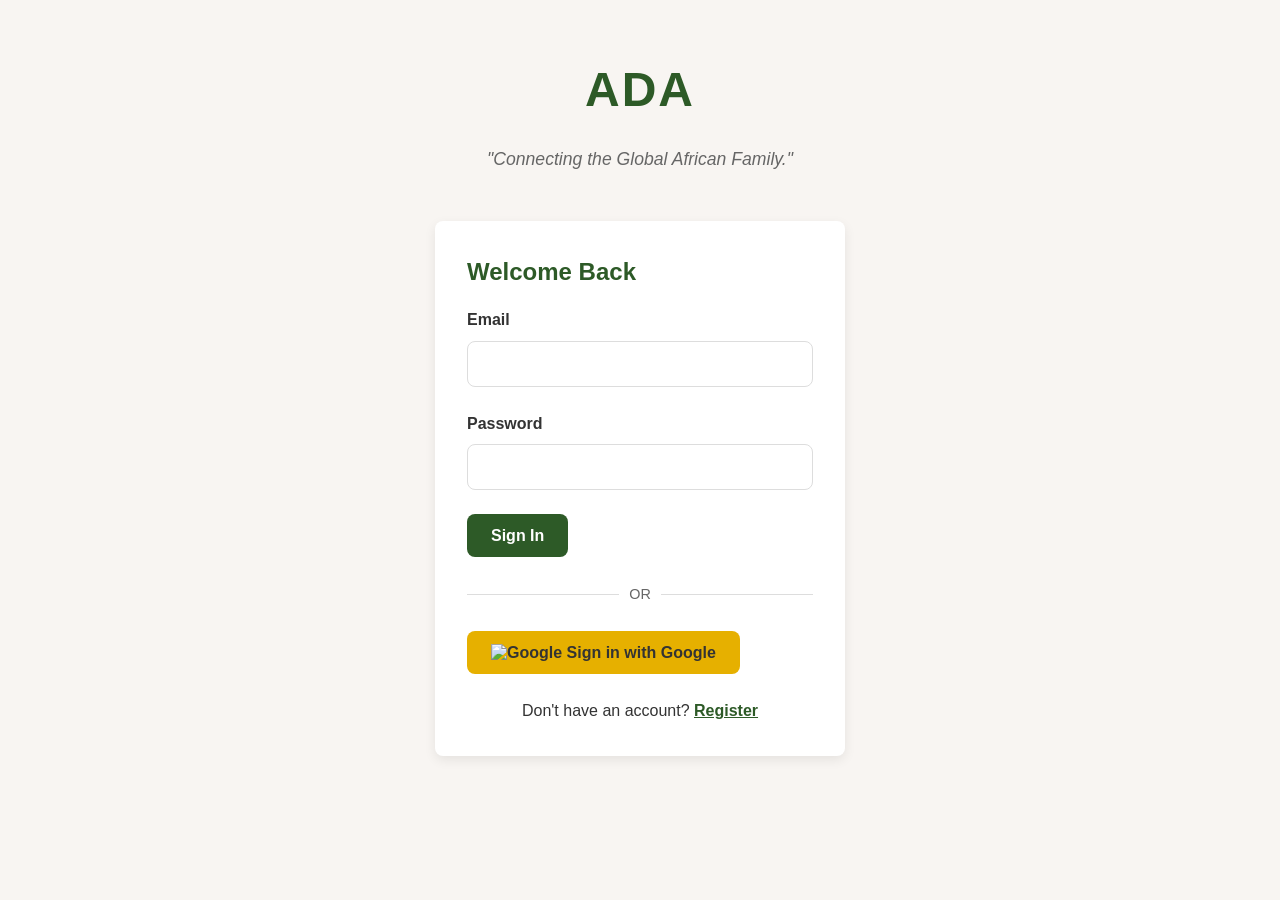
==== public/index.html @ 74d7062a "Initial build of Alkebulan Diaspora Alliance (ADA) platform Features implemented: - Firebase Authent" ====
<!DOCTYPE html>
<html lang="en">
<head>
    <meta charset="UTF-8">
    <meta name="viewport" content="width=device-width, initial-scale=1.0">
    <title>ADA - Alkebulan Diaspora Alliance</title>
    <link rel="stylesheet" href="css/style.css">
    <!-- Firebase SDKs -->
    <script src="https://www.gstatic.com/firebasejs/9.22.0/firebase-app-compat.js"></script>
    <script src="https://www.gstatic.com/firebasejs/9.22.0/firebase-auth-compat.js"></script>
    <script src="https://www.gstatic.com/firebasejs/9.22.0/firebase-firestore-compat.js"></script>
    <script src="https://www.gstatic.com/firebasejs/9.22.0/firebase-storage-compat.js"></script>
</head>
<body>
    <div id="app">
        <!-- Auth Section -->
        <section id="auth-section" class="container">
            <div class="logo-container">
                <h1>ADA</h1>
                <p class="tagline">"Connecting the Global African Family."</p>
            </div>

            <!-- Login Form -->
            <div id="login-form-container" class="form-card">
                <h2>Welcome Back</h2>
                <form id="login-form">
                    <div class="form-group">
                        <label for="login-email">Email</label>
                        <input type="email" id="login-email" required>
                    </div>
                    <div class="form-group">
                        <label for="login-password">Password</label>
                        <input type="password" id="login-password" required>
                    </div>
                    <button type="submit" class="btn btn-primary">Sign In</button>
                </form>
                <div class="divider"><span>OR</span></div>
                <button id="google-signin-btn" class="btn btn-secondary">
                    <img src="https://www.gstatic.com/firebasejs/ui/2.0.0/images/auth/google.svg" alt="Google">
                    Sign in with Google
                </button>
                <p class="switch-form">Don't have an account? <a href="#" id="show-register">Register</a></p>
            </div>

            <!-- Register Form -->
            <div id="register-form-container" class="form-card" style="display: none;">
                <h2>Join the Alliance</h2>
                <form id="register-form">
                    <div class="form-group">
                        <label for="register-email">Email</label>
                        <input type="email" id="register-email" required>
                    </div>
                    <div class="form-group">
                        <label for="register-password">Password</label>
                        <input type="password" id="register-password" required>
                    </div>
                    <div class="form-group">
                        <label for="register-confirm-password">Confirm Password</label>
                        <input type="password" id="register-confirm-password" required>
                    </div>
                    <button type="submit" class="btn btn-primary">Create Account</button>
                </form>
                <p class="switch-form">Already have an account? <a href="#" id="show-login">Sign In</a></p>
            </div>
        </section>
    </div>

    <script src="js/firebase-config.js"></script>
    <script src="js/auth.js"></script>
    <script src="js/app.js"></script>
</body>
</html>
---- public/css/style.css ----
:root {
    --primary-color: #2D5A27; /* Deep African Green */
    --secondary-color: #E6B000; /* Warm Savanna Gold */
    --accent-color: #A52A2A; /* Earthy Red/Brown */
    --bg-color: #F8F5F2; /* Soft Parchment */
    --card-bg: #FFFFFF;
    --text-color: #333333;
    --text-light: #666666;
    --border-color: #DDDDDD;
    --success-color: #28a745;
    --error-color: #dc3545;
    --radius: 8px;
    --shadow: 0 4px 12px rgba(0, 0, 0, 0.08);
}

* {
    box-sizing: border-box;
    margin: 0;
    padding: 0;
}

body {
    font-family: 'Segoe UI', Roboto, Helvetica, Arial, sans-serif;
    background-color: var(--bg-color);
    color: var(--text-color);
    line-height: 1.6;
}

.container {
    max-width: 1000px;
    margin: 0 auto;
    padding: 20px;
}

/* Typography */
h1, h2, h3 {
    color: var(--primary-color);
    margin-bottom: 1rem;
}

.tagline {
    font-style: italic;
    color: var(--text-light);
    font-size: 1.1rem;
}

/* Forms & Cards */
.form-card, .card {
    background: var(--card-bg);
    padding: 2rem;
    border-radius: var(--radius);
    box-shadow: var(--shadow);
    margin-bottom: 2rem;
}

.form-group {
    margin-bottom: 1.5rem;
}

label {
    display: block;
    margin-bottom: 0.5rem;
    font-weight: 600;
}

input[type="text"],
input[type="email"],
input[type="password"],
textarea {
    width: 100%;
    padding: 0.8rem;
    border: 1px solid var(--border-color);
    border-radius: var(--radius);
    font-size: 1rem;
}

textarea {
    resize: vertical;
}

/* Buttons */
.btn {
    display: inline-block;
    padding: 0.8rem 1.5rem;
    border-radius: var(--radius);
    font-weight: 600;
    cursor: pointer;
    border: none;
    transition: background 0.2s;
    text-align: center;
    text-decoration: none;
    font-size: 1rem;
}

.btn-primary {
    background-color: var(--primary-color);
    color: white;
}

.btn-primary:hover {
    background-color: #1e3d1a;
}

.btn-secondary {
    background-color: var(--secondary-color);
    color: #333;
}

.btn-secondary:hover {
    background-color: #c99a00;
}

.btn-outline {
    background: transparent;
    border: 1px solid var(--primary-color);
    color: var(--primary-color);
}

.btn-text {
    background: transparent;
    color: var(--primary-color);
}

.btn-small {
    padding: 0.4rem 0.8rem;
    font-size: 0.85rem;
}

/* Layouts */
.logo-container {
    text-align: center;
    margin-bottom: 3rem;
    padding-top: 2rem;
}

.logo-container h1 {
    font-size: 3rem;
    letter-spacing: 2px;
}

#auth-section {
    max-width: 450px;
}

.divider {
    text-align: center;
    margin: 1.5rem 0;
    position: relative;
}

.divider::before {
    content: "";
    position: absolute;
    top: 50%;
    left: 0;
    right: 0;
    height: 1px;
    background: var(--border-color);
    z-index: 1;
}

.divider span {
    background: var(--card-bg);
    padding: 0 10px;
    position: relative;
    z-index: 2;
    color: var(--text-light);
    font-size: 0.9rem;
}

.switch-form {
    text-align: center;
    margin-top: 1.5rem;
}

.switch-form a {
    color: var(--primary-color);
    font-weight: 600;
}

/* Header */
.main-header {
    background: var(--card-bg);
    border-bottom: 1px solid var(--border-color);
    padding: 0.5rem 0;
    position: sticky;
    top: 0;
    z-index: 100;
}

.header-content {
    display: flex;
    justify-content: space-between;
    align-items: center;
    padding: 10px 20px;
}

.logo {
    font-size: 1.8rem;
    font-weight: 800;
    color: var(--primary-color);
}

.logo-group {
    display: flex;
    align-items: center;
    gap: 15px;
}

.community-badge {
    background: var(--secondary-color);
    padding: 4px 12px;
    border-radius: 20px;
    font-size: 0.9rem;
    font-weight: 600;
}

/* Communities Screen */
.communities-grid {
    display: grid;
    grid-template-columns: repeat(auto-fill, minmax(280px, 1fr));
    gap: 20px;
    margin-top: 20px;
}

.community-card {
    background: white;
    border-radius: var(--radius);
    padding: 1.5rem;
    box-shadow: var(--shadow);
    display: flex;
    flex-direction: column;
    justify-content: space-between;
    transition: transform 0.2s;
}

.community-card:hover {
    transform: translateY(-5px);
}

.communities-actions {
    display: grid;
    grid-template-columns: 1fr 1fr;
    gap: 20px;
    margin-bottom: 2rem;
}

/* Dashboard Layout */
.dashboard-layout {
    display: grid;
    grid-template-columns: 300px 1fr;
    gap: 30px;
    margin-top: 20px;
}

.dashboard-sidebar .card {
    padding: 1.5rem;
}

.avatar-small {
    width: 40px;
    height: 40px;
    border-radius: 50%;
    object-fit: cover;
}

.user-menu {
    display: flex;
    align-items: center;
    gap: 10px;
}

/* Post Styling */
.create-post-card {
    padding: 1.5rem;
}

.post-input-group {
    display: flex;
    gap: 15px;
    margin-bottom: 15px;
}

.post-input-group textarea {
    border: none;
    font-size: 1.1rem;
    padding: 5px;
}

.post-input-group textarea:focus {
    outline: none;
}

.post-actions {
    display: flex;
    justify-content: space-between;
    align-items: center;
    border-top: 1px solid var(--border-color);
    padding-top: 15px;
}

.post-card {
    background: white;
    border-radius: var(--radius);
    margin-bottom: 20px;
    box-shadow: var(--shadow);
}

.post-header {
    padding: 15px;
    display: flex;
    align-items: center;
    gap: 12px;
}

.post-author-info h4 {
    margin: 0;
    font-size: 1rem;
}

.post-time {
    font-size: 0.8rem;
    color: var(--text-light);
}

.post-content {
    padding: 0 15px 15px;
}

.post-image {
    width: 100%;
    max-height: 500px;
    object-fit: cover;
}

.post-footer {
    padding: 10px 15px;
    border-top: 1px solid var(--border-color);
    display: flex;
    gap: 20px;
}

.post-footer button {
    background: none;
    border: none;
    color: var(--text-light);
    cursor: pointer;
    font-size: 0.9rem;
    display: flex;
    align-items: center;
    gap: 5px;
}

.post-footer button.active {
    color: var(--accent-color);
}

.comments-section {
    padding: 15px;
    background: #fdfdfd;
    border-top: 1px solid var(--border-color);
}

.comment {
    margin-bottom: 10px;
    font-size: 0.9rem;
}

.comment strong {
    margin-right: 5px;
}

.comment-form {
    display: flex;
    gap: 10px;
    margin-top: 10px;
}

.comment-form input {
    flex-grow: 1;
    padding: 5px 10px;
    border: 1px solid var(--border-color);
    border-radius: 20px;
}

/* Modals */
.modal {
    position: fixed;
    z-index: 1000;
    left: 0;
    top: 0;
    width: 100%;
    height: 100%;
    background-color: rgba(0,0,0,0.5);
    display: flex;
    align-items: center;
    justify-content: center;
}

.modal-content {
    background-color: white;
    padding: 2rem;
    border-radius: var(--radius);
    width: 90%;
    max-width: 500px;
    position: relative;
}

.close-modal {
    position: absolute;
    right: 20px;
    top: 15px;
    font-size: 1.5rem;
    cursor: pointer;
}

/* Responsive */
@media (max-width: 768px) {
    .dashboard-layout {
        grid-template-columns: 1fr;
    }

    .dashboard-sidebar {
        order: 2;
    }

    .communities-actions {
        grid-template-columns: 1fr;
    }
}
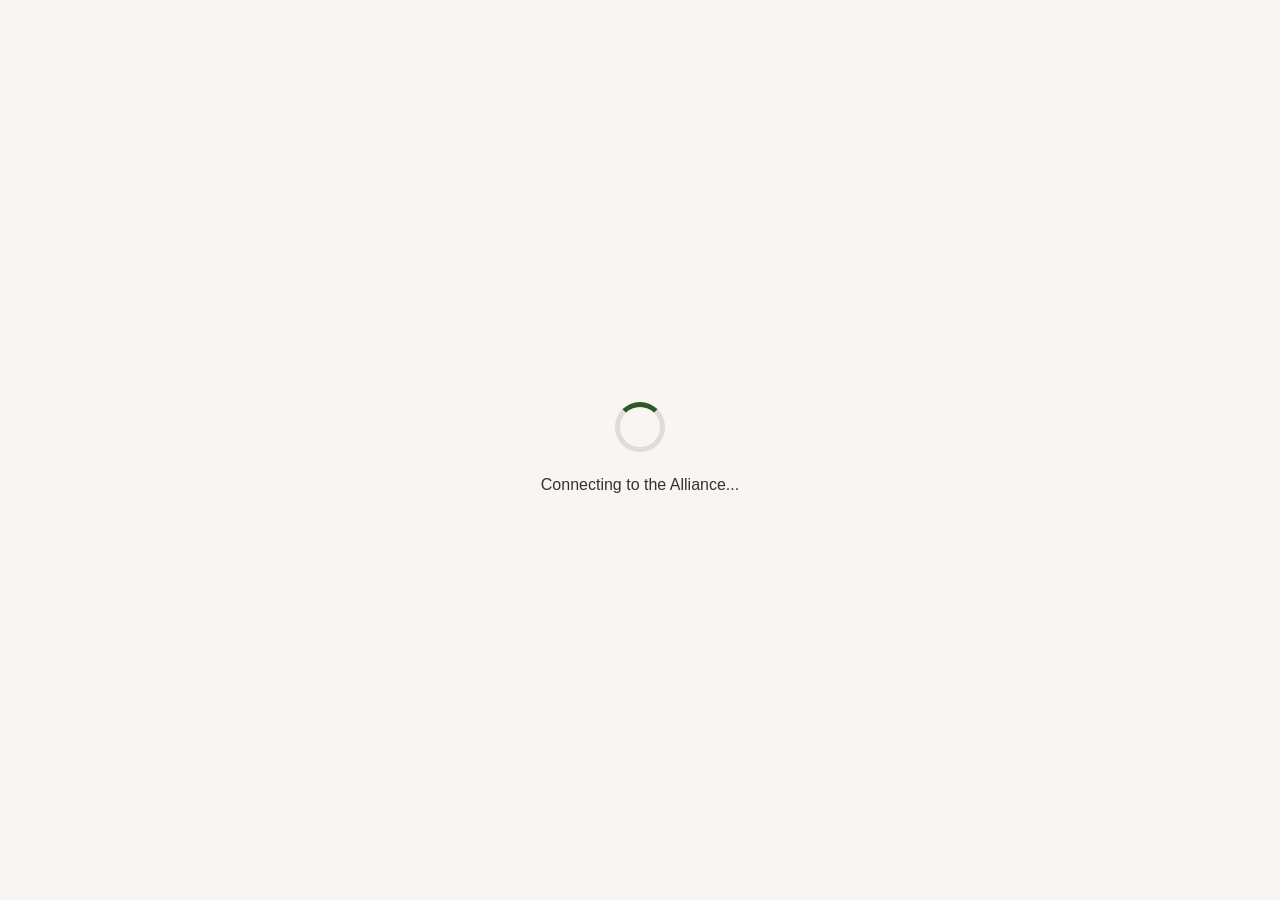
==== commit aadc6e33: "Update Firebase configuration and implement onboarding flow - Replaced placeholder Firebase configur" ====
--- a/public/index.html
+++ b/public/index.html
@@ -12,6 +12,11 @@
     <script src="https://www.gstatic.com/firebasejs/9.22.0/firebase-storage-compat.js"></script>
 </head>
 <body>
+    <div id="loading-overlay">
+        <div class="spinner"></div>
+        <p>Connecting to the Alliance...</p>
+    </div>
+    <div id="error-message" class="error-banner" style="display: none;"></div>
     <div id="app">
         <!-- Auth Section -->
         <section id="auth-section" class="container">
--- a/public/css/style.css
+++ b/public/css/style.css
@@ -414,6 +414,62 @@
     cursor: pointer;
 }
 
+.error-banner {
+    background-color: var(--error-color);
+    color: white;
+    padding: 15px;
+    text-align: center;
+    position: fixed;
+    top: 0;
+    left: 0;
+    z-index: 1001;
+    width: 100%;
+    font-weight: 600;
+}
+
+.success-banner {
+    background-color: var(--success-color);
+    color: white;
+    padding: 15px;
+    text-align: center;
+    position: fixed;
+    top: 0;
+    left: 0;
+    z-index: 1001;
+    width: 100%;
+    font-weight: 600;
+}
+
+/* Loading Overlay */
+#loading-overlay {
+    position: fixed;
+    top: 0;
+    left: 0;
+    width: 100%;
+    height: 100%;
+    background-color: var(--bg-color);
+    display: flex;
+    flex-direction: column;
+    justify-content: center;
+    align-items: center;
+    z-index: 2000;
+}
+
+.spinner {
+    width: 50px;
+    height: 50px;
+    border: 5px solid var(--border-color);
+    border-top: 5px solid var(--primary-color);
+    border-radius: 50%;
+    animation: spin 1s linear infinite;
+    margin-bottom: 20px;
+}
+
+@keyframes spin {
+    0% { transform: rotate(0deg); }
+    100% { transform: rotate(360deg); }
+}
+
 /* Responsive */
 @media (max-width: 768px) {
     .dashboard-layout {
